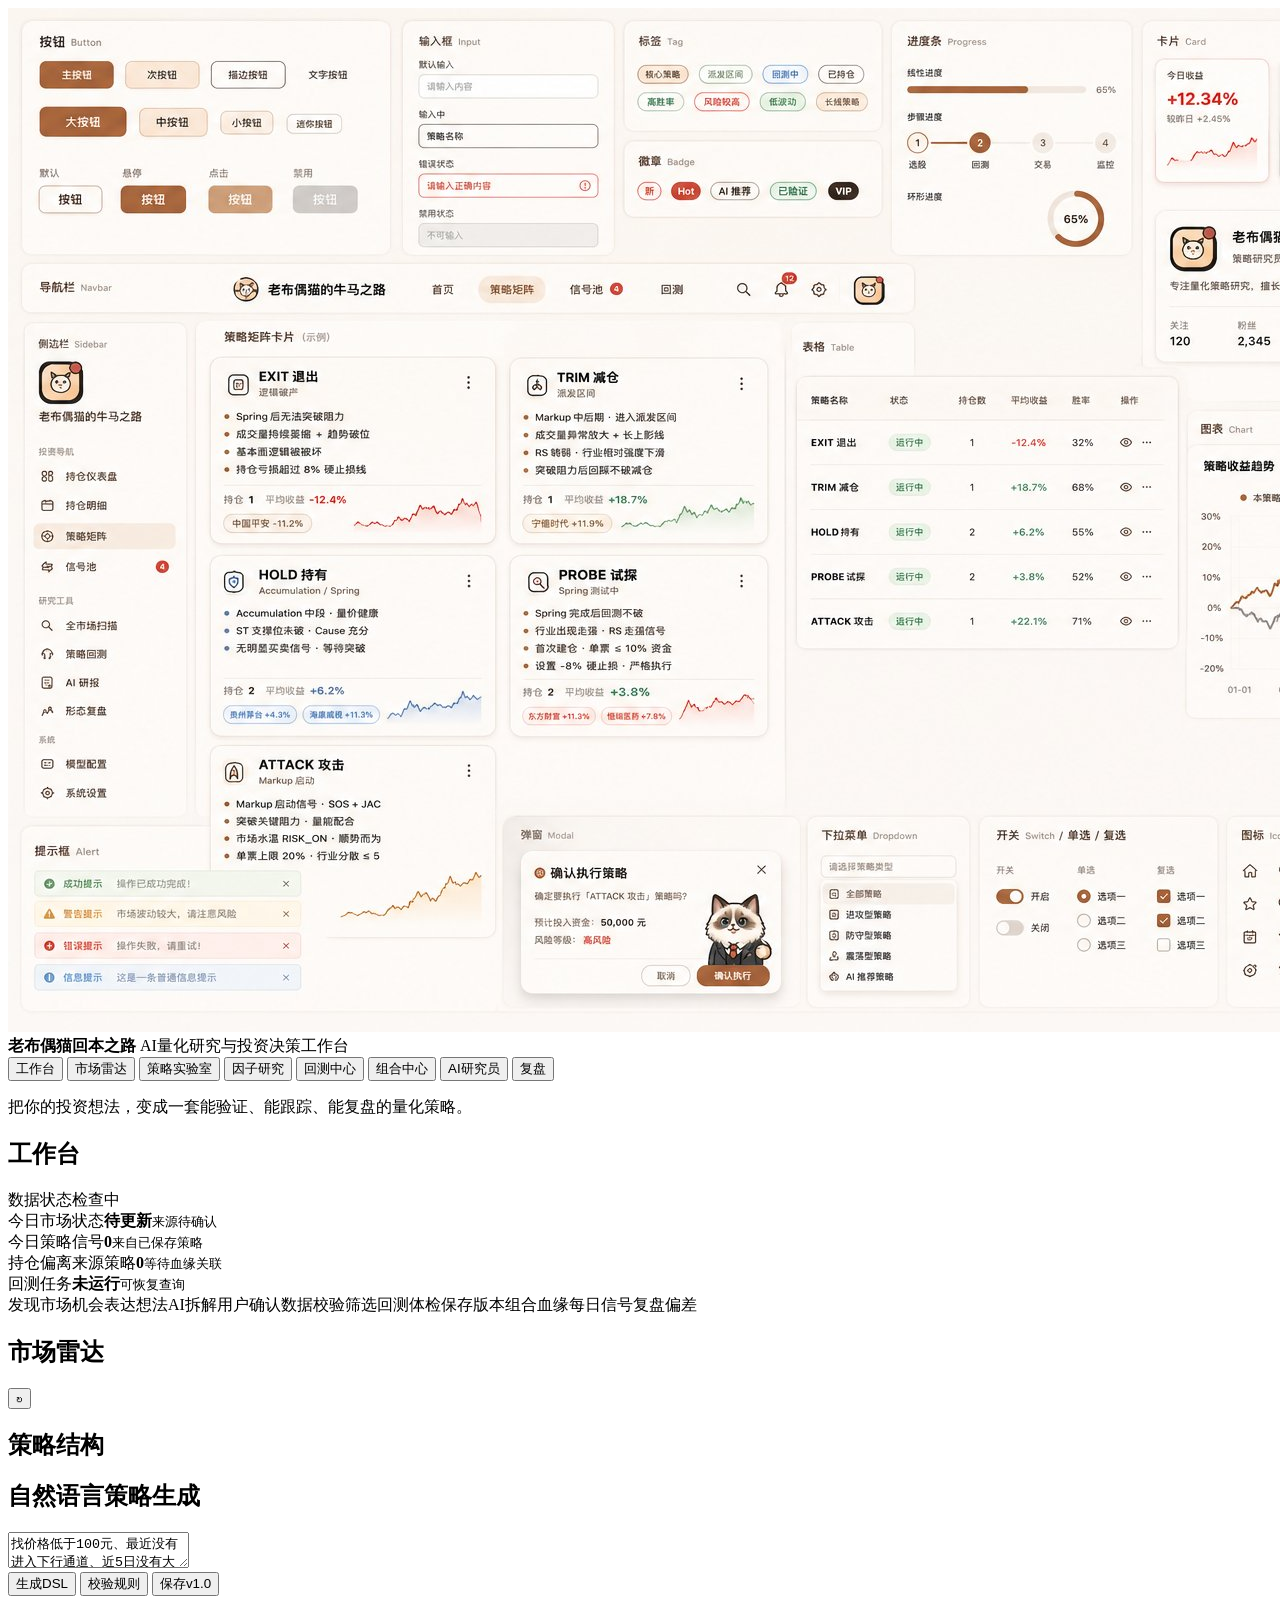
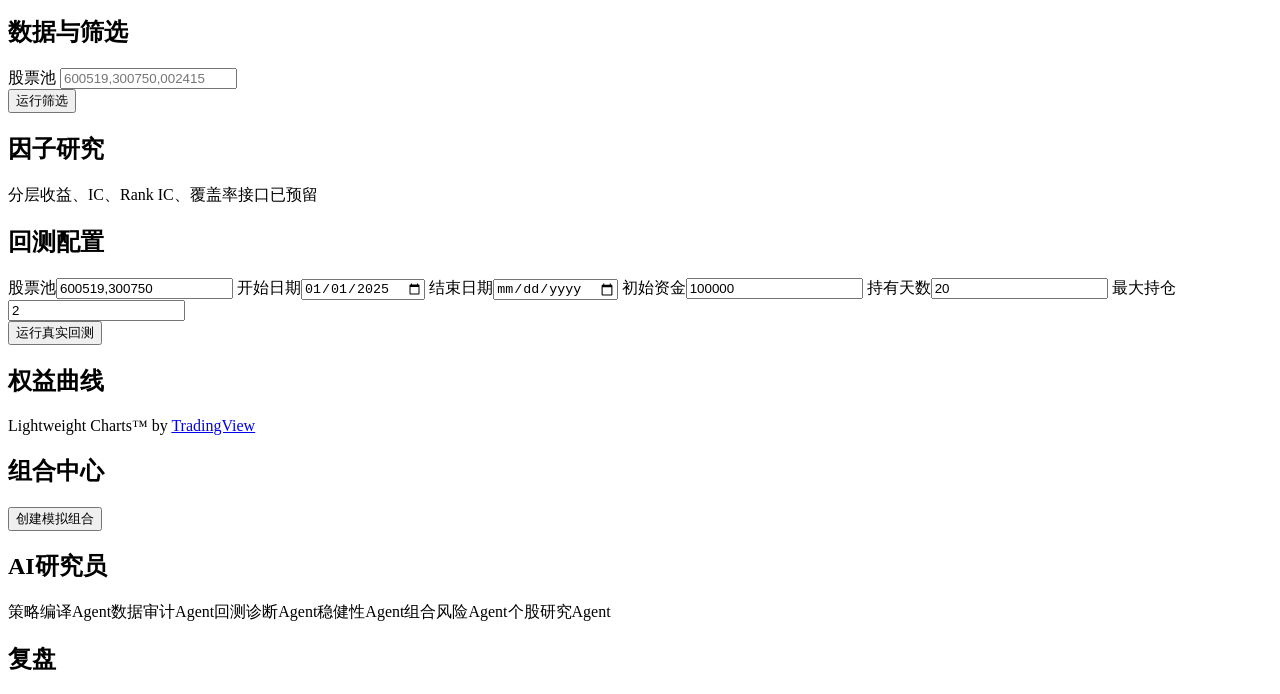
==== app/templates/index.html @ 1c1a5d2d "Upgrade to AI quant workbench" ====
<!doctype html>
<html lang="zh-CN">
<head>
  <meta charset="utf-8">
  <meta name="viewport" content="width=device-width, initial-scale=1">
  <title>老布偶猫回本之路</title>
  <link rel="stylesheet" href="/static/css/tokens.css">
  <link rel="stylesheet" href="/static/css/layout.css">
  <link rel="stylesheet" href="/static/css/components.css">
</head>
<body>
  <aside class="nav">
    <div class="brand">
      <img src="/assets/mascot-reference.jpg" alt="">
      <div>
        <strong>老布偶猫回本之路</strong>
        <span>AI量化研究与投资决策工作台</span>
      </div>
    </div>
    <button class="nav-item active" data-view="dashboard">工作台</button>
    <button class="nav-item" data-view="market">市场雷达</button>
    <button class="nav-item" data-view="lab">策略实验室</button>
    <button class="nav-item" data-view="factors">因子研究</button>
    <button class="nav-item" data-view="backtests">回测中心</button>
    <button class="nav-item" data-view="portfolio">组合中心</button>
    <button class="nav-item" data-view="ai">AI研究员</button>
    <button class="nav-item" data-view="reviews">复盘</button>
  </aside>

  <main class="shell">
    <section class="topline">
      <div>
        <p class="eyebrow">把你的投资想法，变成一套能验证、能跟踪、能复盘的量化策略。</p>
        <h1>工作台</h1>
      </div>
      <div id="dataBadge" class="status-badge">数据状态检查中</div>
    </section>

    <section id="dashboard" class="view active">
      <div class="metric-grid">
        <article class="metric"><span>今日市场状态</span><strong id="regimeTrend">待更新</strong><small id="regimeMeta">来源待确认</small></article>
        <article class="metric"><span>今日策略信号</span><strong id="signalCount">0</strong><small>来自已保存策略</small></article>
        <article class="metric"><span>持仓偏离来源策略</span><strong id="lineageDrift">0</strong><small>等待血缘关联</small></article>
        <article class="metric"><span>回测任务</span><strong id="backtestState">未运行</strong><small>可恢复查询</small></article>
      </div>
      <div class="workflow-strip">
        <span>发现市场机会</span><span>表达想法</span><span>AI拆解</span><span>用户确认</span><span>数据校验</span><span>筛选</span><span>回测</span><span>体检</span><span>保存版本</span><span>组合血缘</span><span>每日信号</span><span>复盘偏差</span>
      </div>
    </section>

    <section id="market" class="view">
      <div class="section-head"><h2>市场雷达</h2><button id="refreshMarket" class="icon-btn" title="刷新市场状态">↻</button></div>
      <div id="marketGrid" class="metric-grid"></div>
      <div id="regimePanel" class="panel"></div>
    </section>

    <section id="lab" class="view">
      <div class="lab-grid">
        <aside class="panel">
          <h2>策略结构</h2>
          <div id="factorMiniList" class="factor-list"></div>
        </aside>
        <section class="panel">
          <h2>自然语言策略生成</h2>
          <textarea id="ideaInput">找价格低于100元、最近没有进入下行通道、近5日没有大涨、行业景气较强、机构关注增加的股票。</textarea>
          <div class="toolbar">
            <button id="compileBtn">生成DSL</button>
            <button id="validateBtn" class="secondary">校验规则</button>
            <button id="saveStrategyBtn" class="secondary">保存v1.0</button>
          </div>
          <div id="compileResult" class="result-stack"></div>
        </section>
        <aside class="panel">
          <h2>数据与筛选</h2>
          <label class="field-label">股票池</label>
          <input id="symbolsInput" placeholder="600519,300750,002415">
          <div class="toolbar">
            <button id="screenBtn">运行筛选</button>
          </div>
          <div id="screenResult" class="result-stack"></div>
        </aside>
      </div>
    </section>

    <section id="factors" class="view">
      <div class="section-head"><h2>因子研究</h2><span class="muted">分层收益、IC、Rank IC、覆盖率接口已预留</span></div>
      <div id="factorTable" class="table-wrap"></div>
    </section>

    <section id="backtests" class="view">
      <div class="backtest-grid">
        <section class="panel">
          <h2>回测配置</h2>
          <div class="form-grid">
            <label>股票池<input id="btStocks" value="600519,300750"></label>
            <label>开始日期<input id="btStart" type="date" value="2025-01-01"></label>
            <label>结束日期<input id="btEnd" type="date"></label>
            <label>初始资金<input id="btCapital" type="number" value="100000"></label>
            <label>持有天数<input id="btHoldDays" type="number" value="20"></label>
            <label>最大持仓<input id="btMaxPositions" type="number" value="2"></label>
          </div>
          <button id="runBacktestBtn">运行真实回测</button>
          <div id="backtestMeta" class="result-stack"></div>
        </section>
        <section class="panel chart-panel">
          <h2>权益曲线</h2>
          <div id="equityChart"></div>
          <p class="attribution">Lightweight Charts™ by <a href="https://www.tradingview.com/" target="_blank" rel="noreferrer">TradingView</a></p>
        </section>
      </div>
      <div id="backtestResult" class="result-stack"></div>
    </section>

    <section id="portfolio" class="view">
      <div class="section-head"><h2>组合中心</h2><button id="createPaperPortfolio" class="secondary">创建模拟组合</button></div>
      <div id="portfolioPanel" class="result-stack"></div>
    </section>

    <section id="ai" class="view">
      <div class="panel">
        <h2>AI研究员</h2>
        <div class="agent-grid">
          <span>策略编译Agent</span><span>数据审计Agent</span><span>回测诊断Agent</span><span>稳健性Agent</span><span>组合风险Agent</span><span>个股研究Agent</span>
        </div>
        <div id="aiPanel" class="result-stack"></div>
      </div>
    </section>

    <section id="reviews" class="view">
      <div class="panel">
        <h2>复盘</h2>
        <div id="reviewPanel" class="result-stack"></div>
      </div>
    </section>
  </main>

  <div id="toast" class="toast"></div>
  <script src="/static/vendor/lightweight-charts/lightweight-charts.standalone.production.js"></script>
  <script src="/static/js/api.js"></script>
  <script src="/static/js/app.js"></script>
</body>
</html>
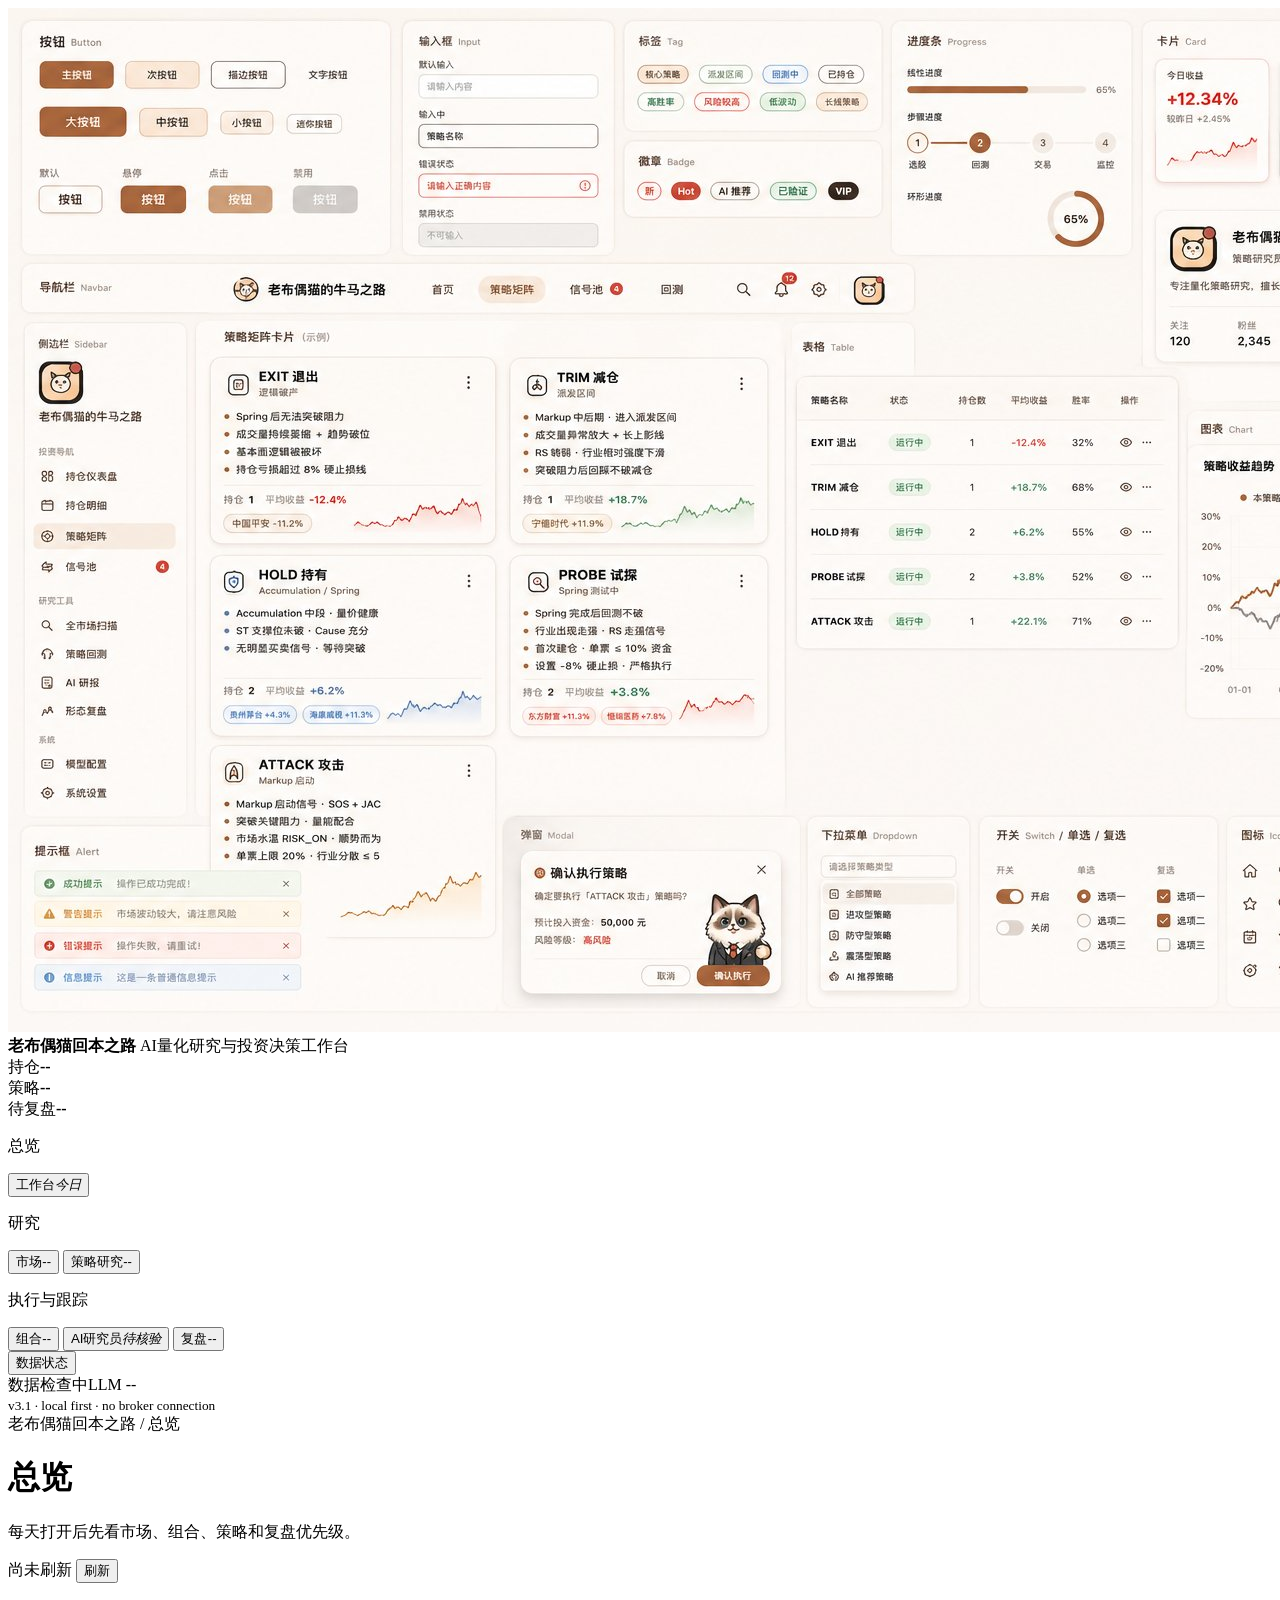
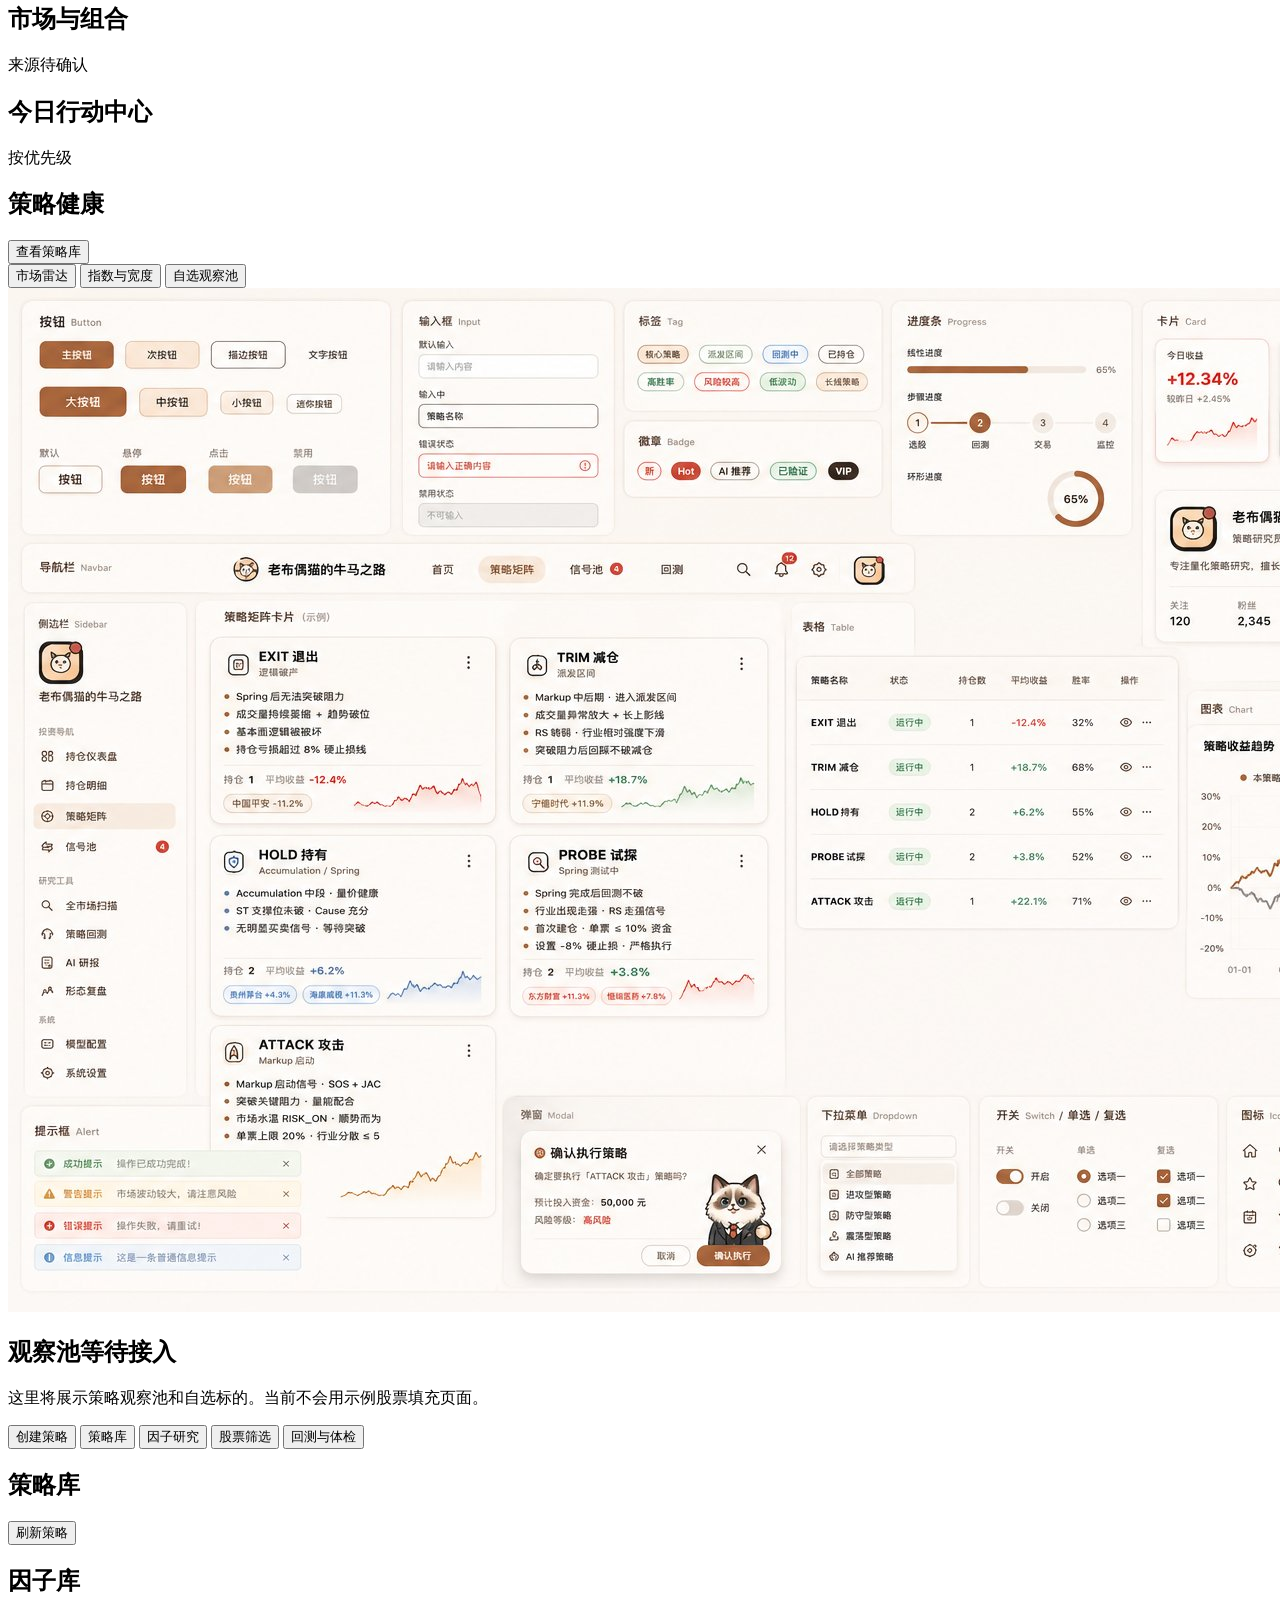
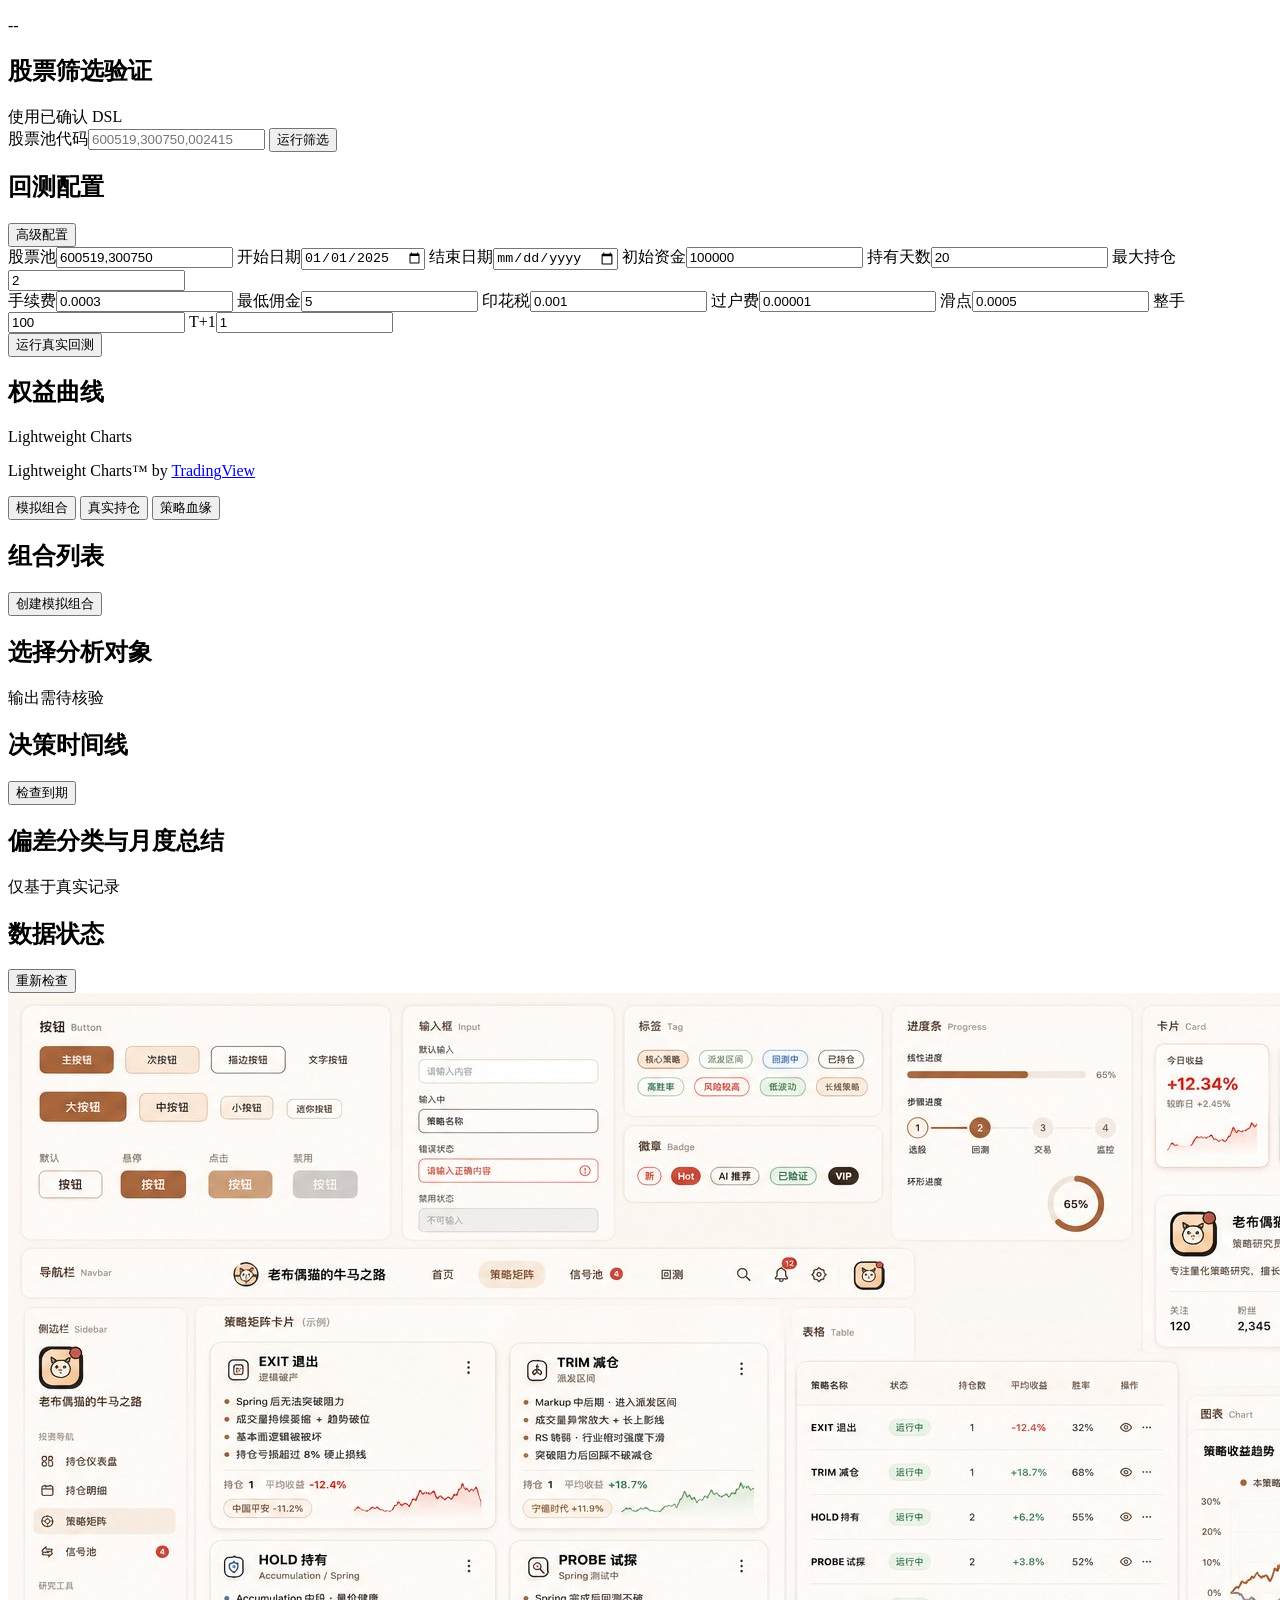
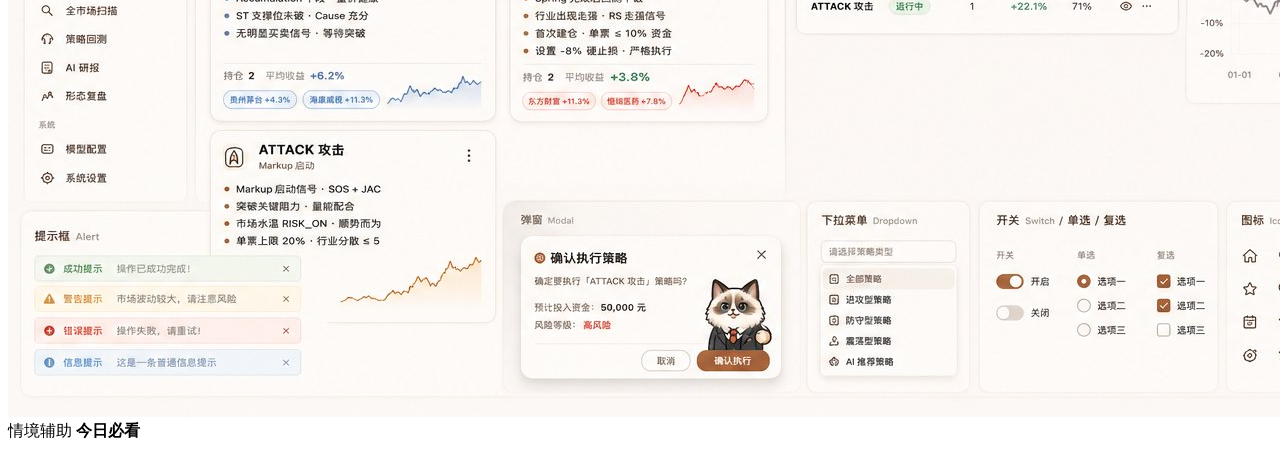
==== commit 071d2e6b: "Redesign quant workbench UI with legacy product shell" ====
--- a/app/templates/index.html
+++ b/app/templates/index.html
@@ -9,130 +9,237 @@
   <link rel="stylesheet" href="/static/css/components.css">
 </head>
 <body>
-  <aside class="nav">
-    <div class="brand">
-      <img src="/assets/mascot-reference.jpg" alt="">
+  <aside class="sidebar">
+    <section class="brand-card">
+      <img class="mascot" src="/assets/mascot-reference.jpg" alt="老布偶猫">
       <div>
         <strong>老布偶猫回本之路</strong>
         <span>AI量化研究与投资决策工作台</span>
       </div>
-    </div>
-    <button class="nav-item active" data-view="dashboard">工作台</button>
-    <button class="nav-item" data-view="market">市场雷达</button>
-    <button class="nav-item" data-view="lab">策略实验室</button>
-    <button class="nav-item" data-view="factors">因子研究</button>
-    <button class="nav-item" data-view="backtests">回测中心</button>
-    <button class="nav-item" data-view="portfolio">组合中心</button>
-    <button class="nav-item" data-view="ai">AI研究员</button>
-    <button class="nav-item" data-view="reviews">复盘</button>
+    </section>
+
+    <section class="side-snapshot">
+      <div><span>持仓</span><strong id="sidePositions">--</strong></div>
+      <div><span>策略</span><strong id="sideStrategies">--</strong></div>
+      <div><span>待复盘</span><strong id="sideReviews">--</strong></div>
+    </section>
+
+    <nav class="nav-groups" aria-label="主导航">
+      <p>总览</p>
+      <button class="nav-item active" data-view="overview" data-title="总览" data-subtitle="每天打开后先看市场、组合、策略和复盘优先级。">
+        <span class="nav-icon" data-icon="home"></span><span>工作台</span><em id="badgeOverview">今日</em>
+      </button>
+      <p>研究</p>
+      <button class="nav-item" data-view="market" data-title="市场" data-subtitle="市场宽度、成交额、风险偏好和数据来源。">
+        <span class="nav-icon" data-icon="market"></span><span>市场</span><em id="badgeMarket">--</em>
+      </button>
+      <button class="nav-item" data-view="strategy" data-title="策略研究" data-subtitle="从自然语言想法到规则确认、数据检查、筛选、回测和体检。">
+        <span class="nav-icon" data-icon="strategy"></span><span>策略研究</span><em id="badgeStrategy">--</em>
+      </button>
+      <p>执行与跟踪</p>
+      <button class="nav-item" data-view="portfolio" data-title="组合" data-subtitle="模拟组合、真实持仓和策略血缘。">
+        <span class="nav-icon" data-icon="portfolio"></span><span>组合</span><em id="badgePortfolio">--</em>
+      </button>
+      <button class="nav-item" data-view="ai" data-title="AI研究员" data-subtitle="围绕市场、策略、回测、组合、持仓和决策记录做解释与诊断。">
+        <span class="nav-icon" data-icon="ai"></span><span>AI研究员</span><em>待核验</em>
+      </button>
+      <button class="nav-item" data-view="reviews" data-title="复盘" data-subtitle="对比模型信号、用户操作和结果偏差。">
+        <span class="nav-icon" data-icon="review"></span><span>复盘</span><em id="badgeReview">--</em>
+      </button>
+    </nav>
+
+    <section class="system-box">
+      <button class="utility-btn" data-view="system" data-title="数据状态" data-subtitle="检查数据源、LLM与本地版本。"><span class="nav-icon" data-icon="data"></span>数据状态</button>
+      <div class="system-line"><span id="sideDataStatus">数据检查中</span><span id="sideLlmStatus">LLM --</span></div>
+      <small>v3.1 · local first · no broker connection</small>
+    </section>
   </aside>
 
-  <main class="shell">
-    <section class="topline">
+  <main class="main">
+    <header class="page-header">
       <div>
-        <p class="eyebrow">把你的投资想法，变成一套能验证、能跟踪、能复盘的量化策略。</p>
-        <h1>工作台</h1>
-      </div>
-      <div id="dataBadge" class="status-badge">数据状态检查中</div>
-    </section>
-
-    <section id="dashboard" class="view active">
-      <div class="metric-grid">
-        <article class="metric"><span>今日市场状态</span><strong id="regimeTrend">待更新</strong><small id="regimeMeta">来源待确认</small></article>
-        <article class="metric"><span>今日策略信号</span><strong id="signalCount">0</strong><small>来自已保存策略</small></article>
-        <article class="metric"><span>持仓偏离来源策略</span><strong id="lineageDrift">0</strong><small>等待血缘关联</small></article>
-        <article class="metric"><span>回测任务</span><strong id="backtestState">未运行</strong><small>可恢复查询</small></article>
-      </div>
-      <div class="workflow-strip">
-        <span>发现市场机会</span><span>表达想法</span><span>AI拆解</span><span>用户确认</span><span>数据校验</span><span>筛选</span><span>回测</span><span>体检</span><span>保存版本</span><span>组合血缘</span><span>每日信号</span><span>复盘偏差</span>
-      </div>
+        <div class="breadcrumb">老布偶猫回本之路 / <span id="breadcrumbNow">总览</span></div>
+        <h1 id="pageTitle">总览</h1>
+        <p id="pageSubtitle">每天打开后先看市场、组合、策略和复盘优先级。</p>
+      </div>
+      <div class="header-actions">
+        <span id="lastUpdated" class="status-pill muted">尚未刷新</span>
+        <button id="refreshAllBtn" class="secondary">刷新</button>
+      </div>
+    </header>
+
+    <section id="overview" class="view active">
+      <div id="overviewMetrics" class="summary-grid skeleton-grid"></div>
+      <div class="split-grid">
+        <section class="work-card focus-card">
+          <div class="card-head"><h2>市场与组合</h2><span id="marketSourceTag" class="status-pill muted">来源待确认</span></div>
+          <div id="marketPortfolioPanel" class="market-combo"></div>
+        </section>
+        <section class="work-card">
+          <div class="card-head"><h2>今日行动中心</h2><span class="status-pill warning">按优先级</span></div>
+          <div id="actionList" class="task-list"></div>
+        </section>
+      </div>
+      <section class="work-card">
+        <div class="card-head"><h2>策略健康</h2><button class="text-btn" data-tab-target="strategy" data-tab="library">查看策略库</button></div>
+        <div id="strategyHealthList" class="strategy-health-list"></div>
+      </section>
     </section>
 
     <section id="market" class="view">
-      <div class="section-head"><h2>市场雷达</h2><button id="refreshMarket" class="icon-btn" title="刷新市场状态">↻</button></div>
-      <div id="marketGrid" class="metric-grid"></div>
-      <div id="regimePanel" class="panel"></div>
-    </section>
-
-    <section id="lab" class="view">
-      <div class="lab-grid">
-        <aside class="panel">
-          <h2>策略结构</h2>
-          <div id="factorMiniList" class="factor-list"></div>
-        </aside>
-        <section class="panel">
-          <h2>自然语言策略生成</h2>
-          <textarea id="ideaInput">找价格低于100元、最近没有进入下行通道、近5日没有大涨、行业景气较强、机构关注增加的股票。</textarea>
-          <div class="toolbar">
-            <button id="compileBtn">生成DSL</button>
-            <button id="validateBtn" class="secondary">校验规则</button>
-            <button id="saveStrategyBtn" class="secondary">保存v1.0</button>
+      <div class="tabbar">
+        <button class="tab active" data-tab-target="market" data-tab="radar">市场雷达</button>
+        <button class="tab" data-tab-target="market" data-tab="breadth">指数与宽度</button>
+        <button class="tab" data-tab-target="market" data-tab="watch">自选观察池</button>
+      </div>
+      <div class="tab-panel active" data-panel="market:radar">
+        <div id="marketRadarGrid" class="summary-grid"></div>
+        <section id="marketRegimeCard" class="work-card"></section>
+      </div>
+      <div class="tab-panel" data-panel="market:breadth">
+        <section id="marketBreadthPanel" class="work-card"></section>
+      </div>
+      <div class="tab-panel" data-panel="market:watch">
+        <section class="empty-state"><img src="/assets/mascot-reference.jpg" alt=""><h2>观察池等待接入</h2><p>这里将展示策略观察池和自选标的。当前不会用示例股票填充页面。</p></section>
+      </div>
+    </section>
+
+    <section id="strategy" class="view">
+      <div class="tabbar">
+        <button class="tab active" data-tab-target="strategy" data-tab="create">创建策略</button>
+        <button class="tab" data-tab-target="strategy" data-tab="library">策略库</button>
+        <button class="tab" data-tab-target="strategy" data-tab="factors">因子研究</button>
+        <button class="tab" data-tab-target="strategy" data-tab="screen">股票筛选</button>
+        <button class="tab" data-tab-target="strategy" data-tab="backtest">回测与体检</button>
+      </div>
+
+      <div class="tab-panel active" data-panel="strategy:create">
+        <section class="work-card">
+          <div class="stepper" id="strategyStepper"></div>
+          <div id="strategyStepContent" class="step-content"></div>
+        </section>
+      </div>
+
+      <div class="tab-panel" data-panel="strategy:library">
+        <section class="work-card">
+          <div class="card-head"><h2>策略库</h2><button id="reloadStrategiesBtn" class="secondary">刷新策略</button></div>
+          <div id="strategyLibrary" class="strategy-library"></div>
+        </section>
+      </div>
+
+      <div class="tab-panel" data-panel="strategy:factors">
+        <section class="factor-layout">
+          <div class="work-card">
+            <div class="card-head"><h2>因子库</h2><span id="factorCountTag" class="status-pill muted">--</span></div>
+            <div id="factorCategories" class="factor-categories"></div>
+            <div id="factorTable" class="table-wrap"></div>
           </div>
-          <div id="compileResult" class="result-stack"></div>
-        </section>
-        <aside class="panel">
-          <h2>数据与筛选</h2>
-          <label class="field-label">股票池</label>
-          <input id="symbolsInput" placeholder="600519,300750,002415">
-          <div class="toolbar">
+          <aside id="factorDetail" class="work-card detail-card"></aside>
+        </section>
+      </div>
+
+      <div class="tab-panel" data-panel="strategy:screen">
+        <section class="work-card">
+          <div class="card-head"><h2>股票筛选验证</h2><span class="status-pill info">使用已确认 DSL</span></div>
+          <div class="inline-form">
+            <label>股票池代码<input id="symbolsInput" placeholder="600519,300750,002415"></label>
             <button id="screenBtn">运行筛选</button>
           </div>
-          <div id="screenResult" class="result-stack"></div>
-        </aside>
-      </div>
-    </section>
-
-    <section id="factors" class="view">
-      <div class="section-head"><h2>因子研究</h2><span class="muted">分层收益、IC、Rank IC、覆盖率接口已预留</span></div>
-      <div id="factorTable" class="table-wrap"></div>
-    </section>
-
-    <section id="backtests" class="view">
-      <div class="backtest-grid">
-        <section class="panel">
-          <h2>回测配置</h2>
-          <div class="form-grid">
-            <label>股票池<input id="btStocks" value="600519,300750"></label>
-            <label>开始日期<input id="btStart" type="date" value="2025-01-01"></label>
-            <label>结束日期<input id="btEnd" type="date"></label>
-            <label>初始资金<input id="btCapital" type="number" value="100000"></label>
-            <label>持有天数<input id="btHoldDays" type="number" value="20"></label>
-            <label>最大持仓<input id="btMaxPositions" type="number" value="2"></label>
-          </div>
-          <button id="runBacktestBtn">运行真实回测</button>
-          <div id="backtestMeta" class="result-stack"></div>
-        </section>
-        <section class="panel chart-panel">
-          <h2>权益曲线</h2>
-          <div id="equityChart"></div>
-          <p class="attribution">Lightweight Charts™ by <a href="https://www.tradingview.com/" target="_blank" rel="noreferrer">TradingView</a></p>
-        </section>
-      </div>
-      <div id="backtestResult" class="result-stack"></div>
+          <div id="screenResult" class="screen-result"></div>
+        </section>
+      </div>
+
+      <div class="tab-panel" data-panel="strategy:backtest">
+        <div class="backtest-grid">
+          <section class="work-card">
+            <div class="card-head"><h2>回测配置</h2><button id="toggleAdvancedBt" class="text-btn">高级配置</button></div>
+            <div class="form-grid">
+              <label>股票池<input id="btStocks" value="600519,300750"></label>
+              <label>开始日期<input id="btStart" type="date" value="2025-01-01"></label>
+              <label>结束日期<input id="btEnd" type="date"></label>
+              <label>初始资金<input id="btCapital" type="number" value="100000"></label>
+              <label>持有天数<input id="btHoldDays" type="number" value="20"></label>
+              <label>最大持仓<input id="btMaxPositions" type="number" value="2"></label>
+            </div>
+            <div id="advancedBt" class="form-grid collapsed">
+              <label>手续费<input id="btCommission" type="number" step="0.0001" value="0.0003"></label>
+              <label>最低佣金<input id="btMinCommission" type="number" value="5"></label>
+              <label>印花税<input id="btStampTax" type="number" step="0.0001" value="0.001"></label>
+              <label>过户费<input id="btTransferFee" type="number" step="0.00001" value="0.00001"></label>
+              <label>滑点<input id="btSlippage" type="number" step="0.0001" value="0.0005"></label>
+              <label>整手<input id="btLotSize" type="number" value="100"></label>
+              <label>T+1<input id="btT1" type="number" value="1"></label>
+            </div>
+            <button id="runBacktestBtn">运行真实回测</button>
+            <div id="backtestProgress" class="bt-progress"></div>
+          </section>
+          <section class="work-card chart-card">
+            <div class="card-head"><h2>权益曲线</h2><span class="status-pill muted">Lightweight Charts</span></div>
+            <div id="equityChart"></div>
+            <p class="attribution">Lightweight Charts™ by <a href="https://www.tradingview.com/" target="_blank" rel="noreferrer">TradingView</a></p>
+          </section>
+        </div>
+        <div id="backtestResult" class="backtest-result"></div>
+      </div>
     </section>
 
     <section id="portfolio" class="view">
-      <div class="section-head"><h2>组合中心</h2><button id="createPaperPortfolio" class="secondary">创建模拟组合</button></div>
-      <div id="portfolioPanel" class="result-stack"></div>
+      <div class="tabbar">
+        <button class="tab active" data-tab-target="portfolio" data-tab="paper">模拟组合</button>
+        <button class="tab" data-tab-target="portfolio" data-tab="real">真实持仓</button>
+        <button class="tab" data-tab-target="portfolio" data-tab="lineage">策略血缘</button>
+      </div>
+      <div class="tab-panel active" data-panel="portfolio:paper">
+        <section class="work-card">
+          <div class="card-head"><h2>组合列表</h2><button id="createPaperPortfolio" class="secondary">创建模拟组合</button></div>
+          <div id="portfolioPanel" class="portfolio-list"></div>
+        </section>
+      </div>
+      <div class="tab-panel" data-panel="portfolio:real">
+        <section id="holdingsPanel" class="work-card"></section>
+      </div>
+      <div class="tab-panel" data-panel="portfolio:lineage">
+        <section id="lineagePanel" class="work-card"></section>
+      </div>
     </section>
 
     <section id="ai" class="view">
-      <div class="panel">
-        <h2>AI研究员</h2>
-        <div class="agent-grid">
-          <span>策略编译Agent</span><span>数据审计Agent</span><span>回测诊断Agent</span><span>稳健性Agent</span><span>组合风险Agent</span><span>个股研究Agent</span>
-        </div>
-        <div id="aiPanel" class="result-stack"></div>
-      </div>
+      <section class="work-card">
+        <div class="card-head"><h2>选择分析对象</h2><span class="status-pill warning">输出需待核验</span></div>
+        <div class="ai-grid" id="aiTaskGrid"></div>
+        <div id="aiOutput" class="ai-output"></div>
+      </section>
     </section>
 
     <section id="reviews" class="view">
-      <div class="panel">
-        <h2>复盘</h2>
-        <div id="reviewPanel" class="result-stack"></div>
-      </div>
+      <div id="reviewMetrics" class="summary-grid"></div>
+      <section class="work-card">
+        <div class="card-head"><h2>决策时间线</h2><button id="checkReviewsBtn" class="secondary">检查到期</button></div>
+        <div id="reviewTimeline" class="timeline"></div>
+      </section>
+      <section class="work-card">
+        <div class="card-head"><h2>偏差分类与月度总结</h2><span class="status-pill muted">仅基于真实记录</span></div>
+        <div id="reviewInsight" class="insight-grid"></div>
+      </section>
+    </section>
+
+    <section id="system" class="view">
+      <section class="work-card">
+        <div class="card-head"><h2>数据状态</h2><button id="reloadSystemBtn" class="secondary">重新检查</button></div>
+        <div id="systemPanel" class="system-detail"></div>
+      </section>
     </section>
   </main>
+
+  <aside class="rightbar">
+    <section class="context-card">
+      <div class="context-head">
+        <span class="mini-cat"><img src="/assets/mascot-reference.jpg" alt="">情境辅助</span>
+        <strong id="contextTitle">今日必看</strong>
+      </div>
+      <div id="contextBody" class="context-body"></div>
+    </section>
+  </aside>
 
   <div id="toast" class="toast"></div>
   <script src="/static/vendor/lightweight-charts/lightweight-charts.standalone.production.js"></script>
@@ -140,4 +247,3 @@
   <script src="/static/js/app.js"></script>
 </body>
 </html>
-
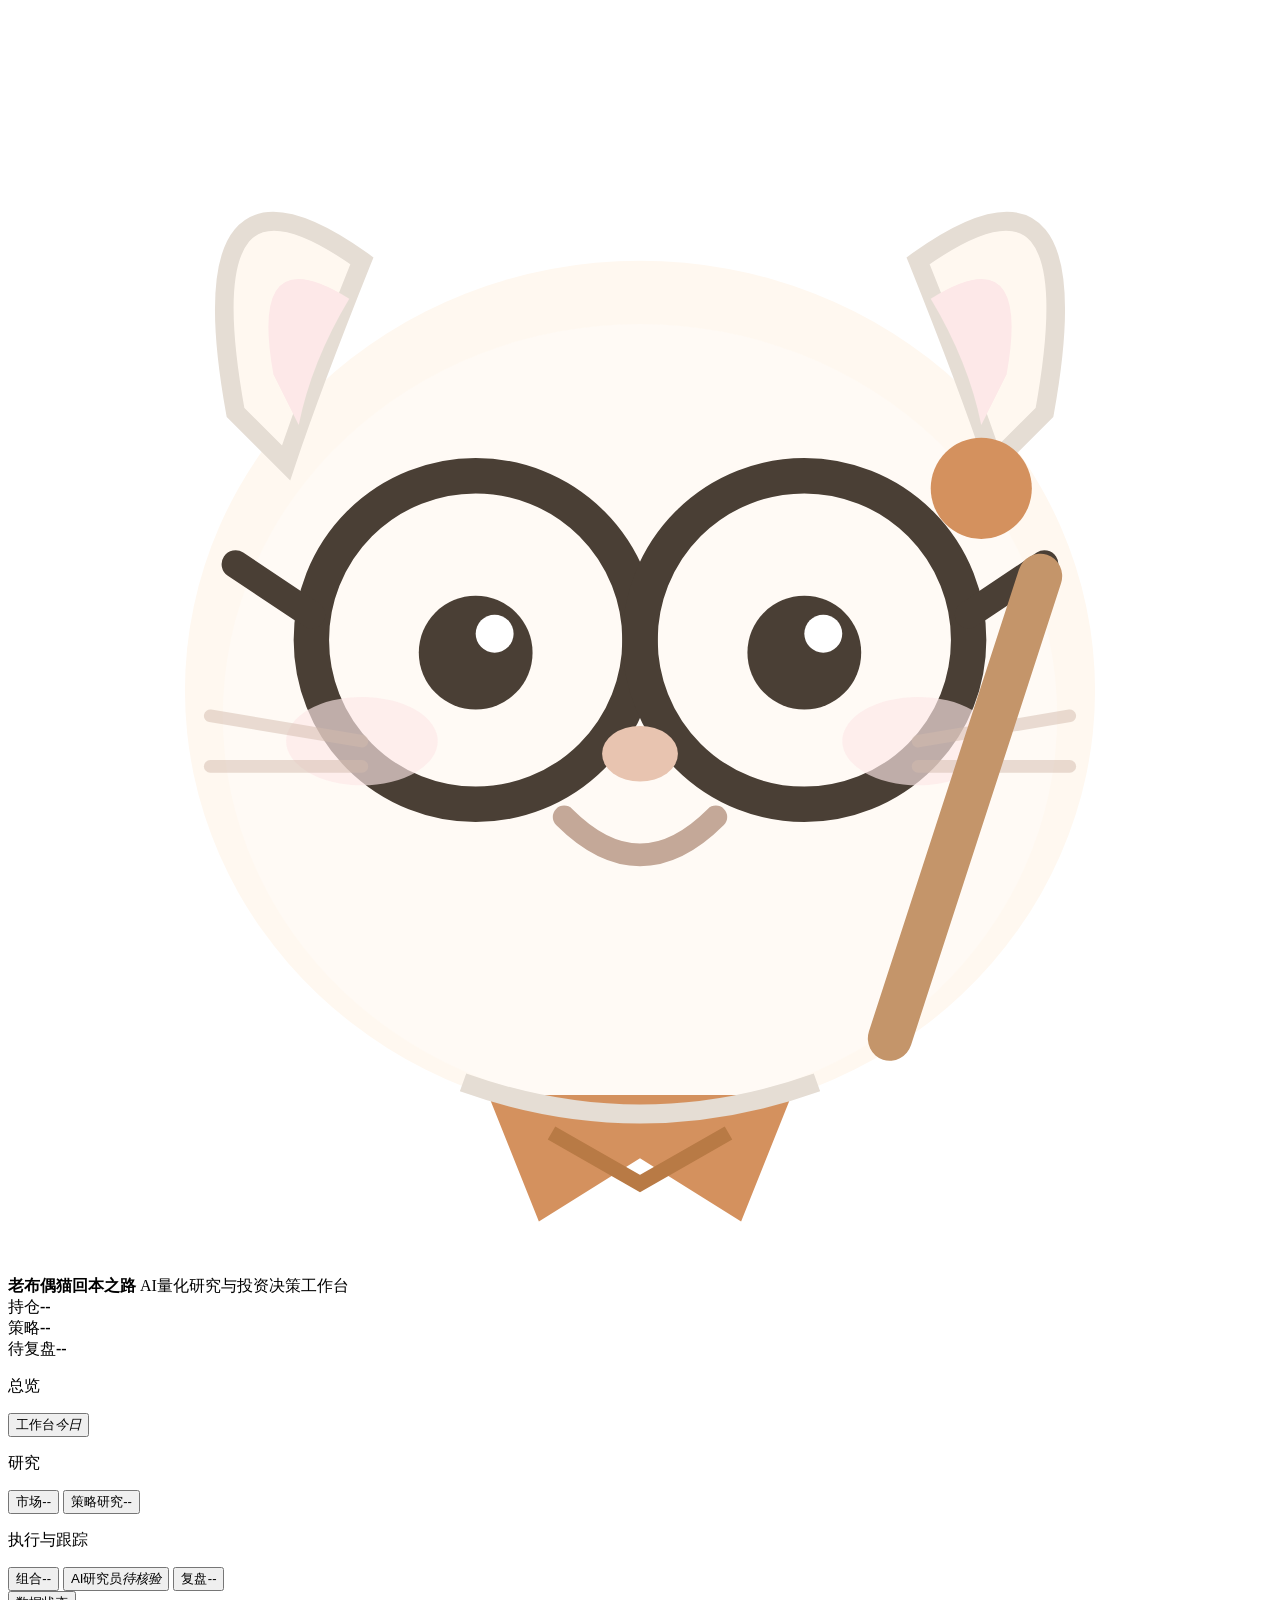
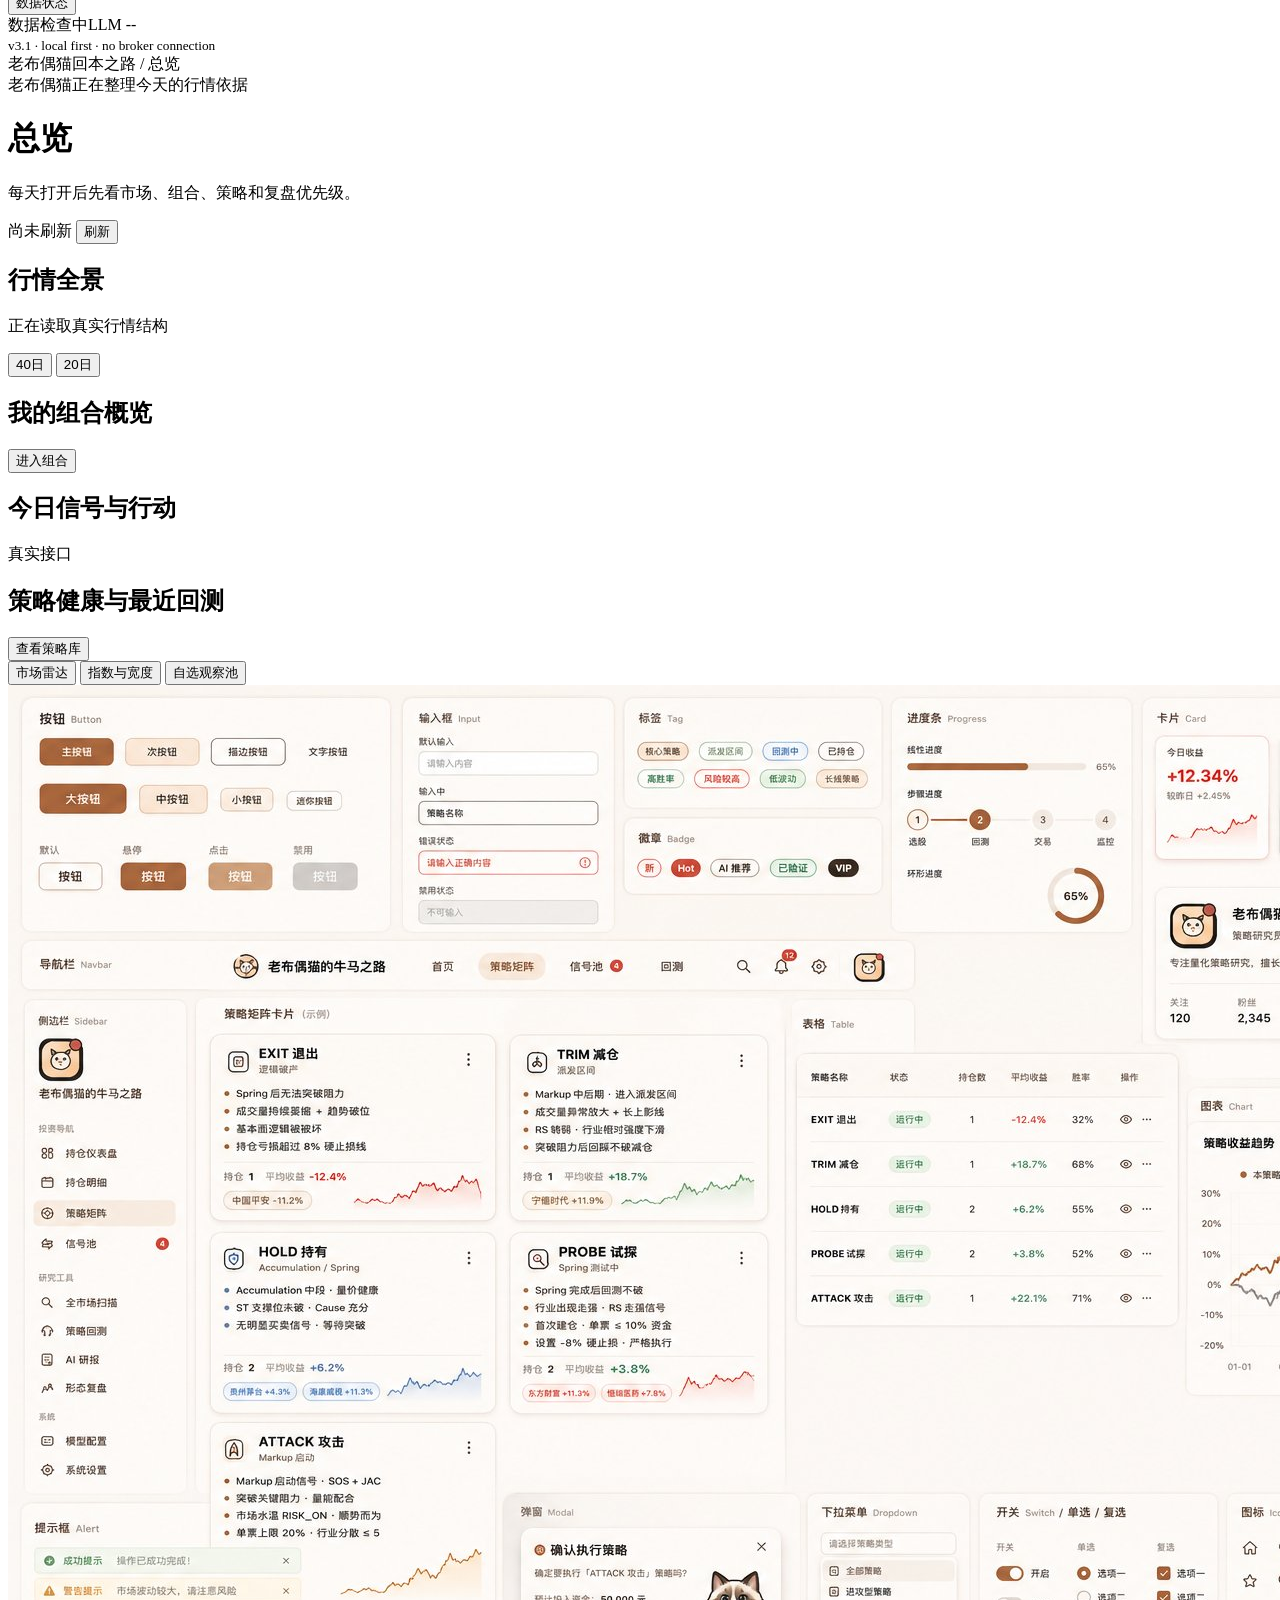
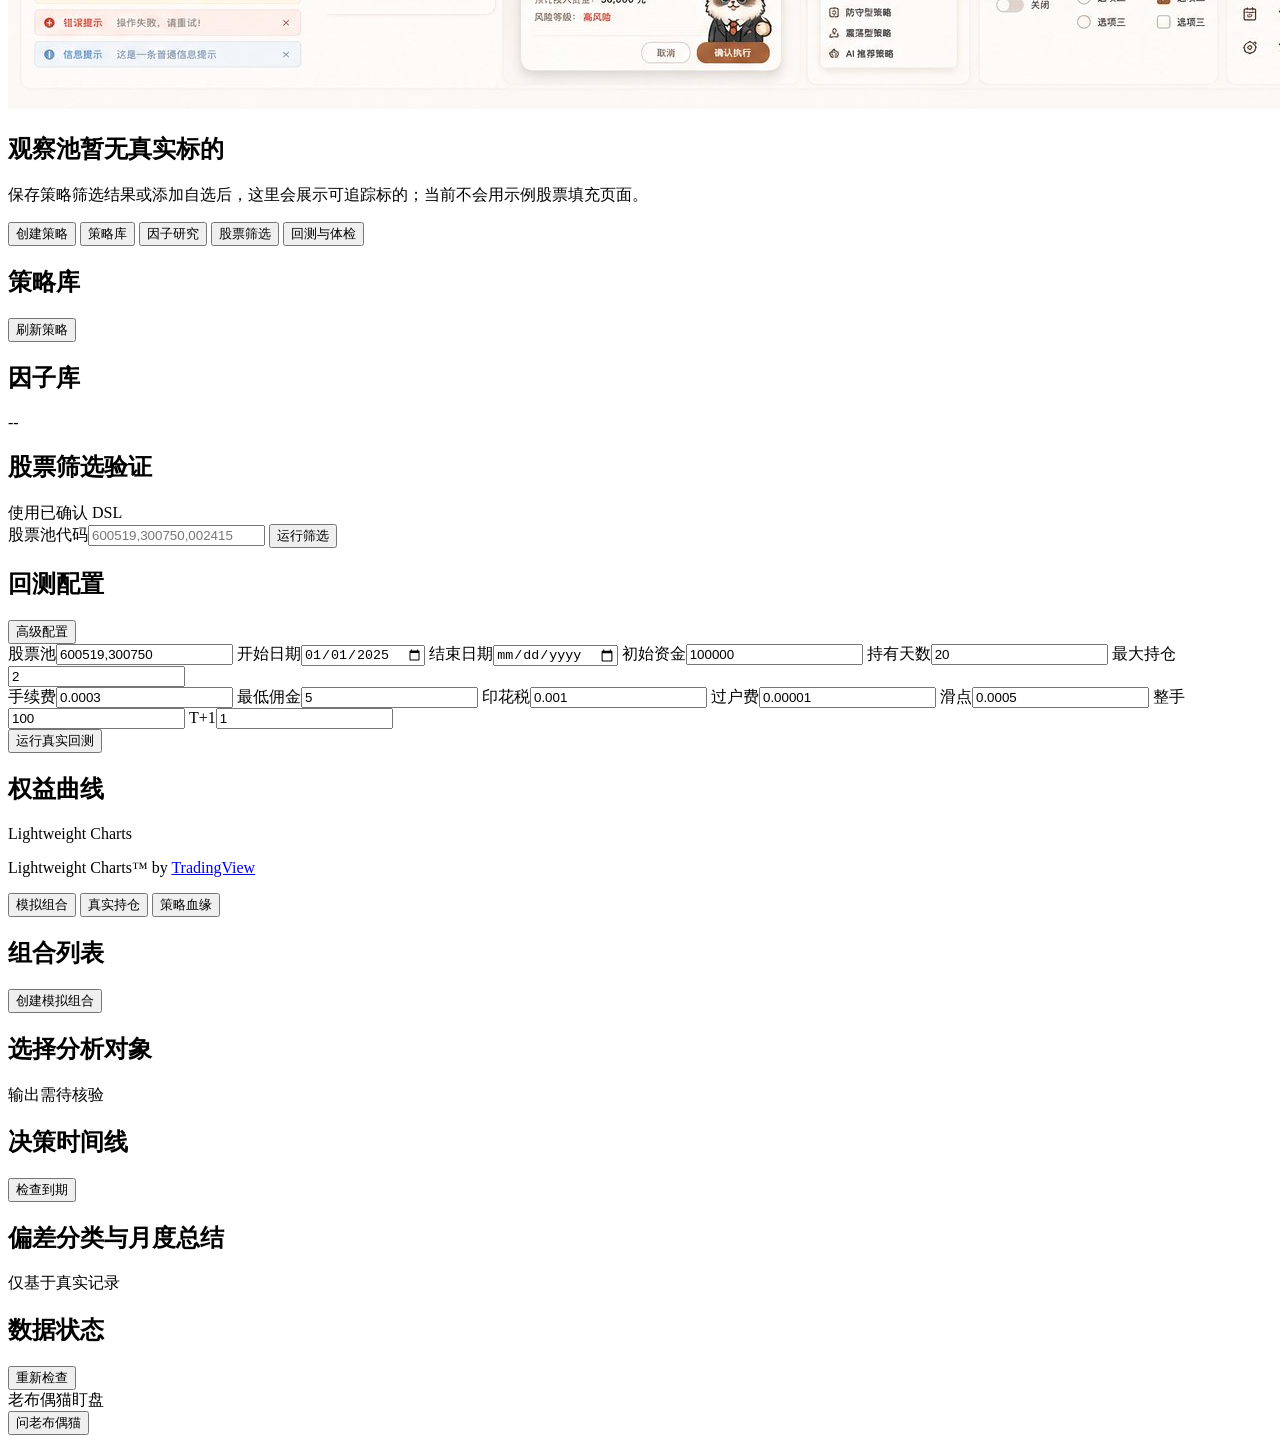
==== commit 0a9ad947: "Build real market panorama dashboard for workbench home" ====
--- a/app/templates/index.html
+++ b/app/templates/index.html
@@ -4,6 +4,7 @@
   <meta charset="utf-8">
   <meta name="viewport" content="width=device-width, initial-scale=1">
   <title>老布偶猫回本之路</title>
+  <link rel="icon" href="data:image/svg+xml,%3Csvg xmlns='http://www.w3.org/2000/svg' viewBox='0 0 64 64'%3E%3Crect x='6' y='6' width='52' height='52' rx='14' fill='%23FFF8F0' stroke='%233d342b' stroke-width='4'/%3E%3Ccircle cx='24' cy='30' r='4' fill='%233d342b'/%3E%3Ccircle cx='40' cy='30' r='4' fill='%233d342b'/%3E%3Cpath d='M25 42Q32 48 39 42' fill='none' stroke='%23C4A898' stroke-width='4' stroke-linecap='round'/%3E%3C/svg%3E">
   <link rel="stylesheet" href="/static/css/tokens.css">
   <link rel="stylesheet" href="/static/css/layout.css">
   <link rel="stylesheet" href="/static/css/components.css">
@@ -11,7 +12,39 @@
 <body>
   <aside class="sidebar">
     <section class="brand-card">
-      <img class="mascot" src="/assets/mascot-reference.jpg" alt="老布偶猫">
+      <div class="mascot mascot-svg" aria-label="老布偶猫">
+        <svg viewBox="0 0 100 100" aria-hidden="true">
+          <ellipse cx="50" cy="54" rx="36" ry="34" fill="#FFF8F0"/>
+          <ellipse cx="50" cy="56" rx="33" ry="31" fill="#FFFAF5"/>
+          <path d="M18 32 Q14 10 28 20 Q24 30 22 36Z" fill="#FFF8F0" stroke="#E5DDD4" stroke-width="1.5"/>
+          <path d="M82 32 Q86 10 72 20 Q76 30 78 36Z" fill="#FFF8F0" stroke="#E5DDD4" stroke-width="1.5"/>
+          <path d="M21 29 Q19 18 27 23Q24 28 23 33Z" fill="#FDE8E8"/>
+          <path d="M79 29 Q81 18 73 23Q76 28 77 33Z" fill="#FDE8E8"/>
+          <circle cx="37" cy="50" r="13" fill="none" stroke="#4A3F35" stroke-width="2.8"/>
+          <circle cx="63" cy="50" r="13" fill="none" stroke="#4A3F35" stroke-width="2.8"/>
+          <line x1="50" y1="50" x2="50" y2="50" stroke="#4A3F35" stroke-width="2.8"/>
+          <line x1="24" y1="48" x2="18" y2="44" stroke="#4A3F35" stroke-width="2.2" stroke-linecap="round"/>
+          <line x1="76" y1="48" x2="82" y2="44" stroke="#4A3F35" stroke-width="2.2" stroke-linecap="round"/>
+          <circle cx="37" cy="51" r="4.5" fill="#4A3F35"/>
+          <circle cx="63" cy="51" r="4.5" fill="#4A3F35"/>
+          <circle cx="38.5" cy="49.5" r="1.5" fill="#fff"/>
+          <circle cx="64.5" cy="49.5" r="1.5" fill="#fff"/>
+          <ellipse cx="50" cy="59" rx="3" ry="2.2" fill="#E8C4B0"/>
+          <path d="M44 64 Q50 70 56 64" fill="none" stroke="#C4A898" stroke-width="1.8" stroke-linecap="round"/>
+          <ellipse cx="28" cy="58" rx="6" ry="3.5" fill="#FDE8E8" opacity="0.65"/>
+          <ellipse cx="72" cy="58" rx="6" ry="3.5" fill="#FDE8E8" opacity="0.65"/>
+          <line x1="16" y1="56" x2="28" y2="58" stroke="#D4BCAE" stroke-width="1" stroke-linecap="round" opacity="0.5"/>
+          <line x1="16" y1="60" x2="28" y2="60" stroke="#D4BCAE" stroke-width="1" stroke-linecap="round" opacity="0.5"/>
+          <line x1="72" y1="58" x2="84" y2="56" stroke="#D4BCAE" stroke-width="1" stroke-linecap="round" opacity="0.5"/>
+          <line x1="72" y1="60" x2="84" y2="60" stroke="#D4BCAE" stroke-width="1" stroke-linecap="round" opacity="0.5"/>
+          <path d="M38 86 L42 96 L50 91 L58 96 L62 86 Z" fill="#D4915E"/>
+          <path d="M43 89 L50 93 L57 89" fill="none" stroke="#B87A45" stroke-width="1.2"/>
+          <path d="M36 85 Q50 90 64 85" fill="none" stroke="#E5DDD4" stroke-width="1.5"/>
+          <rect x="74" y="42" width="3.5" height="42" rx="1.8" fill="#C4956A" transform="rotate(18 75 63)"/>
+          <circle cx="77" cy="38" r="4" fill="#D4915E"/>
+        </svg>
+        <span class="avatar-dot"></span>
+      </div>
       <div>
         <strong>老布偶猫回本之路</strong>
         <span>AI量化研究与投资决策工作台</span>
@@ -59,6 +92,7 @@
     <header class="page-header">
       <div>
         <div class="breadcrumb">老布偶猫回本之路 / <span id="breadcrumbNow">总览</span></div>
+        <div id="headerGreeting" class="warm-greeting">老布偶猫正在整理今天的行情依据</div>
         <h1 id="pageTitle">总览</h1>
         <p id="pageSubtitle">每天打开后先看市场、组合、策略和复盘优先级。</p>
       </div>
@@ -70,18 +104,37 @@
 
     <section id="overview" class="view active">
       <div id="overviewMetrics" class="summary-grid skeleton-grid"></div>
-      <div class="split-grid">
-        <section class="work-card focus-card">
-          <div class="card-head"><h2>市场与组合</h2><span id="marketSourceTag" class="status-pill muted">来源待确认</span></div>
-          <div id="marketPortfolioPanel" class="market-combo"></div>
-        </section>
-        <section class="work-card">
-          <div class="card-head"><h2>今日行动中心</h2><span class="status-pill warning">按优先级</span></div>
+      <section class="work-card panorama-card">
+        <div class="card-head">
+          <div><h2>行情全景</h2><p id="panoramaMeta" class="card-subtitle">正在读取真实行情结构</p></div>
+          <div class="chart-tools">
+            <button class="seg active" data-range="40">40日</button>
+            <button class="seg" data-range="20">20日</button>
+          </div>
+        </div>
+        <div id="indexStrip" class="index-strip"></div>
+        <div class="panorama-grid">
+          <div class="chart-panel">
+            <div class="chart-legend" id="indexLegend"></div>
+            <div id="panoramaChart" class="panorama-chart"></div>
+            <div id="chartTooltip" class="chart-tooltip"></div>
+          </div>
+          <div id="breadthPanel" class="breadth-panel"></div>
+        </div>
+        <div id="sectorHeatmap" class="sector-heatmap"></div>
+      </section>
+      <div class="overview-lower-grid">
+        <section class="work-card">
+          <div class="card-head"><h2>我的组合概览</h2><button class="text-btn" data-jump-view="portfolio">进入组合</button></div>
+          <div id="portfolioPreview" class="portfolio-preview"></div>
+        </section>
+        <section class="work-card">
+          <div class="card-head"><h2>今日信号与行动</h2><span class="status-pill warning">真实接口</span></div>
           <div id="actionList" class="task-list"></div>
         </section>
       </div>
-      <section class="work-card">
-        <div class="card-head"><h2>策略健康</h2><button class="text-btn" data-tab-target="strategy" data-tab="library">查看策略库</button></div>
+      <section class="work-card compact-health">
+        <div class="card-head"><h2>策略健康与最近回测</h2><button class="text-btn" data-jump-view="strategy" data-jump-tab="library">查看策略库</button></div>
         <div id="strategyHealthList" class="strategy-health-list"></div>
       </section>
     </section>
@@ -100,7 +153,7 @@
         <section id="marketBreadthPanel" class="work-card"></section>
       </div>
       <div class="tab-panel" data-panel="market:watch">
-        <section class="empty-state"><img src="/assets/mascot-reference.jpg" alt=""><h2>观察池等待接入</h2><p>这里将展示策略观察池和自选标的。当前不会用示例股票填充页面。</p></section>
+        <section class="empty-state"><img src="/assets/mascot-reference.jpg" alt=""><h2>观察池暂无真实标的</h2><p>保存策略筛选结果或添加自选后，这里会展示可追踪标的；当前不会用示例股票填充页面。</p></section>
       </div>
     </section>
 
@@ -232,15 +285,14 @@
   </main>
 
   <aside class="rightbar">
-    <section class="context-card">
-      <div class="context-head">
-        <span class="mini-cat"><img src="/assets/mascot-reference.jpg" alt="">情境辅助</span>
-        <strong id="contextTitle">今日必看</strong>
-      </div>
-      <div id="contextBody" class="context-body"></div>
-    </section>
+    <div class="rightbar-title"><span class="mini-cat mini-cat-svg"><span class="cat-face"></span>老布偶猫盯盘</span></div>
+    <div id="contextBody" class="context-body"></div>
   </aside>
 
+  <button id="catAssistantBtn" class="cat-assistant" data-jump-view="ai" title="老布偶猫助手">
+    <span class="cat-face"></span>
+    <span>问老布偶猫</span>
+  </button>
   <div id="toast" class="toast"></div>
   <script src="/static/vendor/lightweight-charts/lightweight-charts.standalone.production.js"></script>
   <script src="/static/js/api.js"></script>
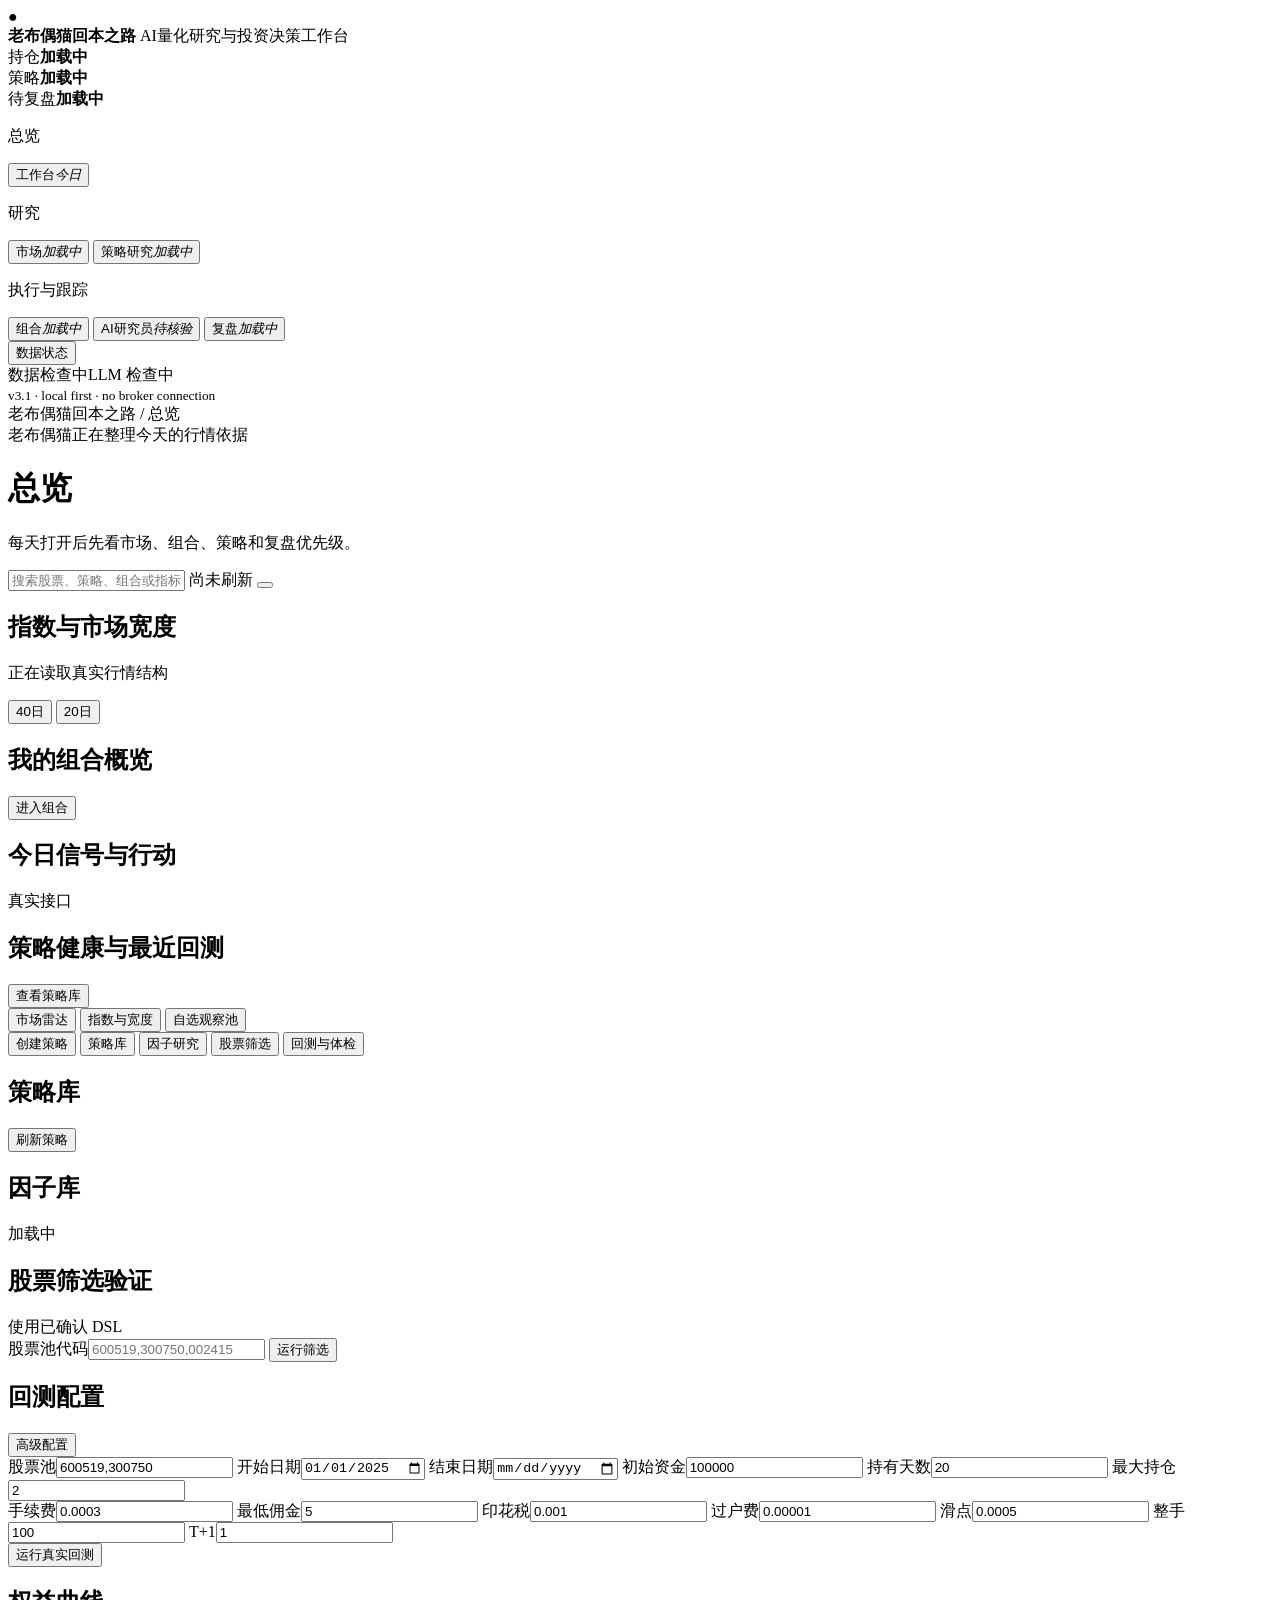
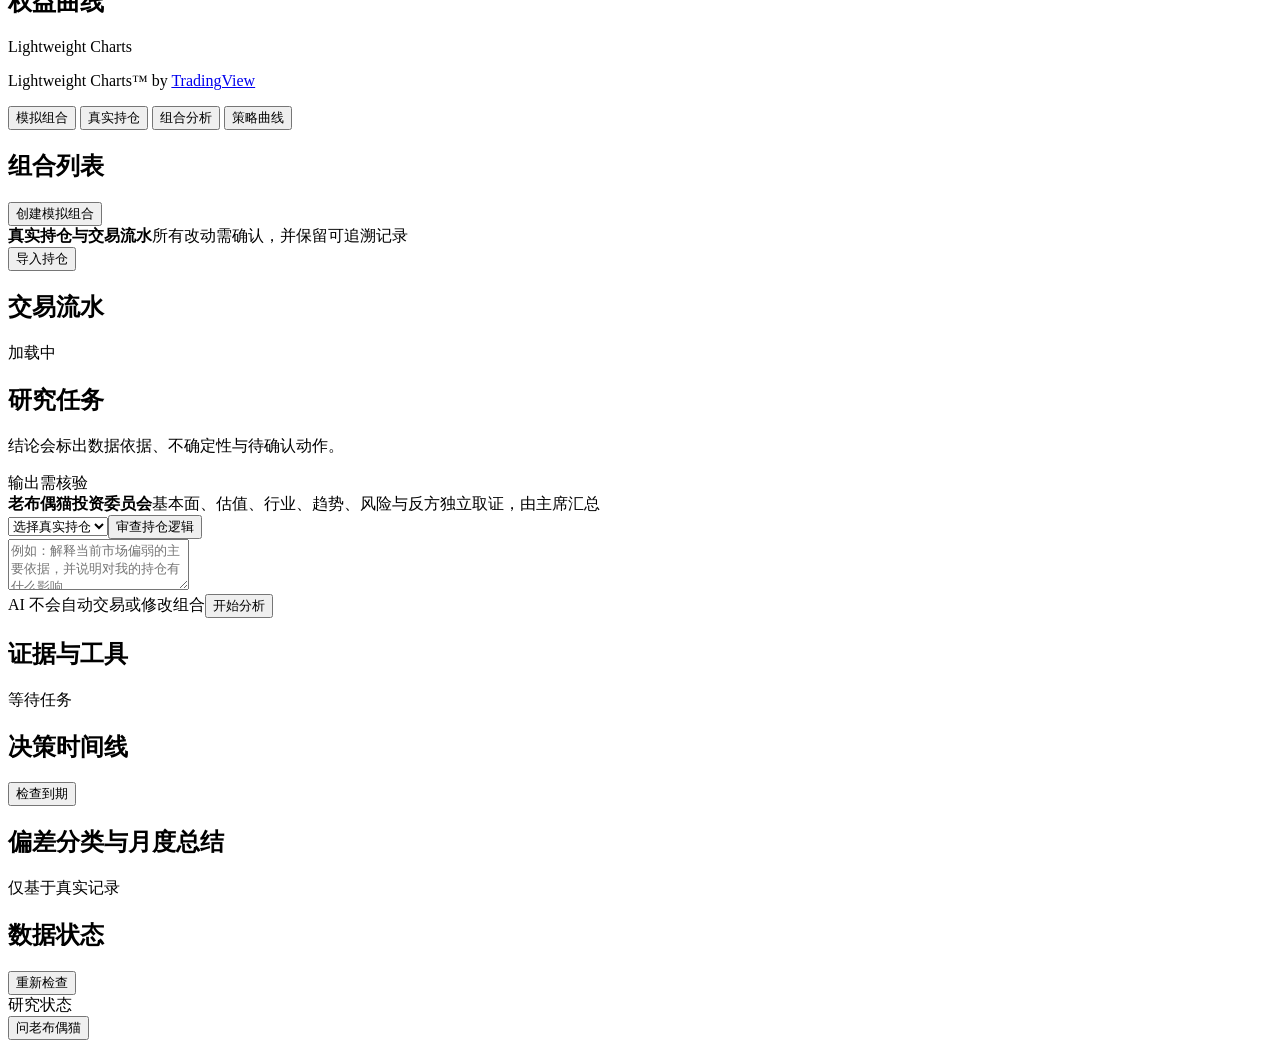
==== commit 314fd406: "Publish evidence-first quant workbench portfolio" ====
--- a/app/templates/index.html
+++ b/app/templates/index.html
@@ -12,39 +12,7 @@
 <body>
   <aside class="sidebar">
     <section class="brand-card">
-      <div class="mascot mascot-svg" aria-label="老布偶猫">
-        <svg viewBox="0 0 100 100" aria-hidden="true">
-          <ellipse cx="50" cy="54" rx="36" ry="34" fill="#FFF8F0"/>
-          <ellipse cx="50" cy="56" rx="33" ry="31" fill="#FFFAF5"/>
-          <path d="M18 32 Q14 10 28 20 Q24 30 22 36Z" fill="#FFF8F0" stroke="#E5DDD4" stroke-width="1.5"/>
-          <path d="M82 32 Q86 10 72 20 Q76 30 78 36Z" fill="#FFF8F0" stroke="#E5DDD4" stroke-width="1.5"/>
-          <path d="M21 29 Q19 18 27 23Q24 28 23 33Z" fill="#FDE8E8"/>
-          <path d="M79 29 Q81 18 73 23Q76 28 77 33Z" fill="#FDE8E8"/>
-          <circle cx="37" cy="50" r="13" fill="none" stroke="#4A3F35" stroke-width="2.8"/>
-          <circle cx="63" cy="50" r="13" fill="none" stroke="#4A3F35" stroke-width="2.8"/>
-          <line x1="50" y1="50" x2="50" y2="50" stroke="#4A3F35" stroke-width="2.8"/>
-          <line x1="24" y1="48" x2="18" y2="44" stroke="#4A3F35" stroke-width="2.2" stroke-linecap="round"/>
-          <line x1="76" y1="48" x2="82" y2="44" stroke="#4A3F35" stroke-width="2.2" stroke-linecap="round"/>
-          <circle cx="37" cy="51" r="4.5" fill="#4A3F35"/>
-          <circle cx="63" cy="51" r="4.5" fill="#4A3F35"/>
-          <circle cx="38.5" cy="49.5" r="1.5" fill="#fff"/>
-          <circle cx="64.5" cy="49.5" r="1.5" fill="#fff"/>
-          <ellipse cx="50" cy="59" rx="3" ry="2.2" fill="#E8C4B0"/>
-          <path d="M44 64 Q50 70 56 64" fill="none" stroke="#C4A898" stroke-width="1.8" stroke-linecap="round"/>
-          <ellipse cx="28" cy="58" rx="6" ry="3.5" fill="#FDE8E8" opacity="0.65"/>
-          <ellipse cx="72" cy="58" rx="6" ry="3.5" fill="#FDE8E8" opacity="0.65"/>
-          <line x1="16" y1="56" x2="28" y2="58" stroke="#D4BCAE" stroke-width="1" stroke-linecap="round" opacity="0.5"/>
-          <line x1="16" y1="60" x2="28" y2="60" stroke="#D4BCAE" stroke-width="1" stroke-linecap="round" opacity="0.5"/>
-          <line x1="72" y1="58" x2="84" y2="56" stroke="#D4BCAE" stroke-width="1" stroke-linecap="round" opacity="0.5"/>
-          <line x1="72" y1="60" x2="84" y2="60" stroke="#D4BCAE" stroke-width="1" stroke-linecap="round" opacity="0.5"/>
-          <path d="M38 86 L42 96 L50 91 L58 96 L62 86 Z" fill="#D4915E"/>
-          <path d="M43 89 L50 93 L57 89" fill="none" stroke="#B87A45" stroke-width="1.2"/>
-          <path d="M36 85 Q50 90 64 85" fill="none" stroke="#E5DDD4" stroke-width="1.5"/>
-          <rect x="74" y="42" width="3.5" height="42" rx="1.8" fill="#C4956A" transform="rotate(18 75 63)"/>
-          <circle cx="77" cy="38" r="4" fill="#D4915E"/>
-        </svg>
-        <span class="avatar-dot"></span>
-      </div>
+      <div class="brand-mark" aria-hidden="true">●</div>
       <div>
         <strong>老布偶猫回本之路</strong>
         <span>AI量化研究与投资决策工作台</span>
@@ -52,9 +20,9 @@
     </section>
 
     <section class="side-snapshot">
-      <div><span>持仓</span><strong id="sidePositions">--</strong></div>
-      <div><span>策略</span><strong id="sideStrategies">--</strong></div>
-      <div><span>待复盘</span><strong id="sideReviews">--</strong></div>
+      <div><span>持仓</span><strong id="sidePositions">加载中</strong></div>
+      <div><span>策略</span><strong id="sideStrategies">加载中</strong></div>
+      <div><span>待复盘</span><strong id="sideReviews">加载中</strong></div>
     </section>
 
     <nav class="nav-groups" aria-label="主导航">
@@ -64,26 +32,26 @@
       </button>
       <p>研究</p>
       <button class="nav-item" data-view="market" data-title="市场" data-subtitle="市场宽度、成交额、风险偏好和数据来源。">
-        <span class="nav-icon" data-icon="market"></span><span>市场</span><em id="badgeMarket">--</em>
+        <span class="nav-icon" data-icon="market"></span><span>市场</span><em id="badgeMarket">加载中</em>
       </button>
       <button class="nav-item" data-view="strategy" data-title="策略研究" data-subtitle="从自然语言想法到规则确认、数据检查、筛选、回测和体检。">
-        <span class="nav-icon" data-icon="strategy"></span><span>策略研究</span><em id="badgeStrategy">--</em>
+        <span class="nav-icon" data-icon="strategy"></span><span>策略研究</span><em id="badgeStrategy">加载中</em>
       </button>
       <p>执行与跟踪</p>
       <button class="nav-item" data-view="portfolio" data-title="组合" data-subtitle="模拟组合、真实持仓和策略血缘。">
-        <span class="nav-icon" data-icon="portfolio"></span><span>组合</span><em id="badgePortfolio">--</em>
+        <span class="nav-icon" data-icon="portfolio"></span><span>组合</span><em id="badgePortfolio">加载中</em>
       </button>
       <button class="nav-item" data-view="ai" data-title="AI研究员" data-subtitle="围绕市场、策略、回测、组合、持仓和决策记录做解释与诊断。">
         <span class="nav-icon" data-icon="ai"></span><span>AI研究员</span><em>待核验</em>
       </button>
       <button class="nav-item" data-view="reviews" data-title="复盘" data-subtitle="对比模型信号、用户操作和结果偏差。">
-        <span class="nav-icon" data-icon="review"></span><span>复盘</span><em id="badgeReview">--</em>
+        <span class="nav-icon" data-icon="review"></span><span>复盘</span><em id="badgeReview">加载中</em>
       </button>
     </nav>
 
     <section class="system-box">
       <button class="utility-btn" data-view="system" data-title="数据状态" data-subtitle="检查数据源、LLM与本地版本。"><span class="nav-icon" data-icon="data"></span>数据状态</button>
-      <div class="system-line"><span id="sideDataStatus">数据检查中</span><span id="sideLlmStatus">LLM --</span></div>
+      <div class="system-line"><span id="sideDataStatus">数据检查中</span><span id="sideLlmStatus">LLM 检查中</span></div>
       <small>v3.1 · local first · no broker connection</small>
     </section>
   </aside>
@@ -97,16 +65,18 @@
         <p id="pageSubtitle">每天打开后先看市场、组合、策略和复盘优先级。</p>
       </div>
       <div class="header-actions">
+        <label class="global-search" aria-label="全局搜索"><span class="nav-icon" data-icon="search"></span><input id="globalSearch" placeholder="搜索股票、策略、组合或指标"></label>
         <span id="lastUpdated" class="status-pill muted">尚未刷新</span>
-        <button id="refreshAllBtn" class="secondary">刷新</button>
+        <button id="refreshAllBtn" class="icon-btn secondary" title="刷新全部数据" aria-label="刷新全部数据"><span class="nav-icon" data-icon="refresh"></span></button>
       </div>
     </header>
 
     <section id="overview" class="view active">
       <div id="overviewMetrics" class="summary-grid skeleton-grid"></div>
+      <section id="dailyConclusion" class="daily-conclusion"></section>
       <section class="work-card panorama-card">
         <div class="card-head">
-          <div><h2>行情全景</h2><p id="panoramaMeta" class="card-subtitle">正在读取真实行情结构</p></div>
+          <div><h2 class="section-title">指数与市场宽度</h2><p id="panoramaMeta" class="card-subtitle">正在读取真实行情结构</p></div>
           <div class="chart-tools">
             <button class="seg active" data-range="40">40日</button>
             <button class="seg" data-range="20">20日</button>
@@ -148,12 +118,16 @@
       <div class="tab-panel active" data-panel="market:radar">
         <div id="marketRadarGrid" class="summary-grid"></div>
         <section id="marketRegimeCard" class="work-card"></section>
+        <div class="market-diagnosis-grid">
+          <section id="marketEvidencePanel" class="work-card"></section>
+          <section id="rotationPanel" class="work-card"></section>
+        </div>
       </div>
       <div class="tab-panel" data-panel="market:breadth">
         <section id="marketBreadthPanel" class="work-card"></section>
       </div>
       <div class="tab-panel" data-panel="market:watch">
-        <section class="empty-state"><img src="/assets/mascot-reference.jpg" alt=""><h2>观察池暂无真实标的</h2><p>保存策略筛选结果或添加自选后，这里会展示可追踪标的；当前不会用示例股票填充页面。</p></section>
+        <section id="watchlistPanel" class="work-card"></section>
       </div>
     </section>
 
@@ -183,7 +157,7 @@
       <div class="tab-panel" data-panel="strategy:factors">
         <section class="factor-layout">
           <div class="work-card">
-            <div class="card-head"><h2>因子库</h2><span id="factorCountTag" class="status-pill muted">--</span></div>
+            <div class="card-head"><h2>因子库</h2><span id="factorCountTag" class="status-pill muted">加载中</span></div>
             <div id="factorCategories" class="factor-categories"></div>
             <div id="factorTable" class="table-wrap"></div>
           </div>
@@ -240,7 +214,8 @@
       <div class="tabbar">
         <button class="tab active" data-tab-target="portfolio" data-tab="paper">模拟组合</button>
         <button class="tab" data-tab-target="portfolio" data-tab="real">真实持仓</button>
-        <button class="tab" data-tab-target="portfolio" data-tab="lineage">策略血缘</button>
+        <button class="tab" data-tab-target="portfolio" data-tab="analysis">组合分析</button>
+        <button class="tab" data-tab-target="portfolio" data-tab="curve">策略曲线</button>
       </div>
       <div class="tab-panel active" data-panel="portfolio:paper">
         <section class="work-card">
@@ -249,19 +224,32 @@
         </section>
       </div>
       <div class="tab-panel" data-panel="portfolio:real">
+        <div class="section-toolbar"><div><strong>真实持仓与交易流水</strong><span>所有改动需确认，并保留可追溯记录</span></div><button id="openImportBtn">导入持仓</button></div>
         <section id="holdingsPanel" class="work-card"></section>
-      </div>
-      <div class="tab-panel" data-panel="portfolio:lineage">
+        <section class="work-card"><div class="card-head"><h2>交易流水</h2><span id="transactionCount" class="status-pill muted">加载中</span></div><div id="transactionPanel"></div></section>
+      </div>
+      <div class="tab-panel" data-panel="portfolio:analysis">
+        <div id="portfolioOverview" class="summary-grid portfolio-summary-grid"></div>
         <section id="lineagePanel" class="work-card"></section>
       </div>
+      <div class="tab-panel" data-panel="portfolio:curve"><section id="portfolioCurvePanel" class="work-card"></section></div>
     </section>
 
     <section id="ai" class="view">
-      <section class="work-card">
-        <div class="card-head"><h2>选择分析对象</h2><span class="status-pill warning">输出需待核验</span></div>
-        <div class="ai-grid" id="aiTaskGrid"></div>
-        <div id="aiOutput" class="ai-output"></div>
-      </section>
+      <div class="ai-workbench">
+        <section class="work-card ai-conversation">
+          <div class="card-head"><div><h2 class="section-title">研究任务</h2><p class="card-subtitle">结论会标出数据依据、不确定性与待确认动作。</p></div><span class="status-pill warning">输出需核验</span></div>
+          <div class="ai-grid" id="aiTaskGrid"></div>
+          <div class="committee-launch"><div><strong>老布偶猫投资委员会</strong><span>基本面、估值、行业、趋势、风险与反方独立取证，由主席汇总</span></div><select id="committeePosition"><option value="">选择真实持仓</option></select><button id="runCommitteeBtn">审查持仓逻辑</button></div>
+          <div id="committeePanel" class="committee-panel"></div>
+          <div id="aiTranscript" class="ai-transcript"></div>
+          <div class="ai-composer">
+            <textarea id="aiPrompt" rows="3" placeholder="例如：解释当前市场偏弱的主要依据，并说明对我的持仓有什么影响。"></textarea>
+            <div class="composer-actions"><span>AI 不会自动交易或修改组合</span><button id="runAiBtn">开始分析</button></div>
+          </div>
+        </section>
+        <aside class="work-card ai-evidence"><div class="card-head"><h2>证据与工具</h2><span id="aiRunStatus" class="status-pill muted">等待任务</span></div><div id="aiOutput" class="ai-output"></div></aside>
+      </div>
     </section>
 
     <section id="reviews" class="view">
@@ -285,7 +273,7 @@
   </main>
 
   <aside class="rightbar">
-    <div class="rightbar-title"><span class="mini-cat mini-cat-svg"><span class="cat-face"></span>老布偶猫盯盘</span></div>
+    <div class="rightbar-title">研究状态</div>
     <div id="contextBody" class="context-body"></div>
   </aside>
 
@@ -293,6 +281,20 @@
     <span class="cat-face"></span>
     <span>问老布偶猫</span>
   </button>
+  <dialog id="positionImportDialog" class="workflow-dialog">
+    <form method="dialog" class="dialog-shell">
+      <div class="card-head"><div><h2>导入真实持仓</h2><p class="card-subtitle">先解析与校验，确认后才写入数据库</p></div><button class="icon-button" value="cancel" title="关闭" aria-label="关闭">×</button></div>
+      <div class="import-methods" role="tablist">
+        <button type="button" class="tab active" data-import-method="manual">手工录入</button>
+        <button type="button" class="tab" data-import-method="paste">粘贴表格</button>
+        <button type="button" class="tab" data-import-method="file">CSV / Excel</button>
+        <button type="button" class="tab" data-import-method="paper">从模拟组合</button>
+      </div>
+      <div id="importInputPanel" class="import-input"></div>
+      <div id="importPreviewPanel" class="import-preview"></div>
+      <div class="dialog-actions"><button type="button" id="parseImportBtn" class="secondary">解析并预览</button><button type="button" id="commitImportBtn" disabled>确认导入</button></div>
+    </form>
+  </dialog>
   <div id="toast" class="toast"></div>
   <script src="/static/vendor/lightweight-charts/lightweight-charts.standalone.production.js"></script>
   <script src="/static/js/api.js"></script>
